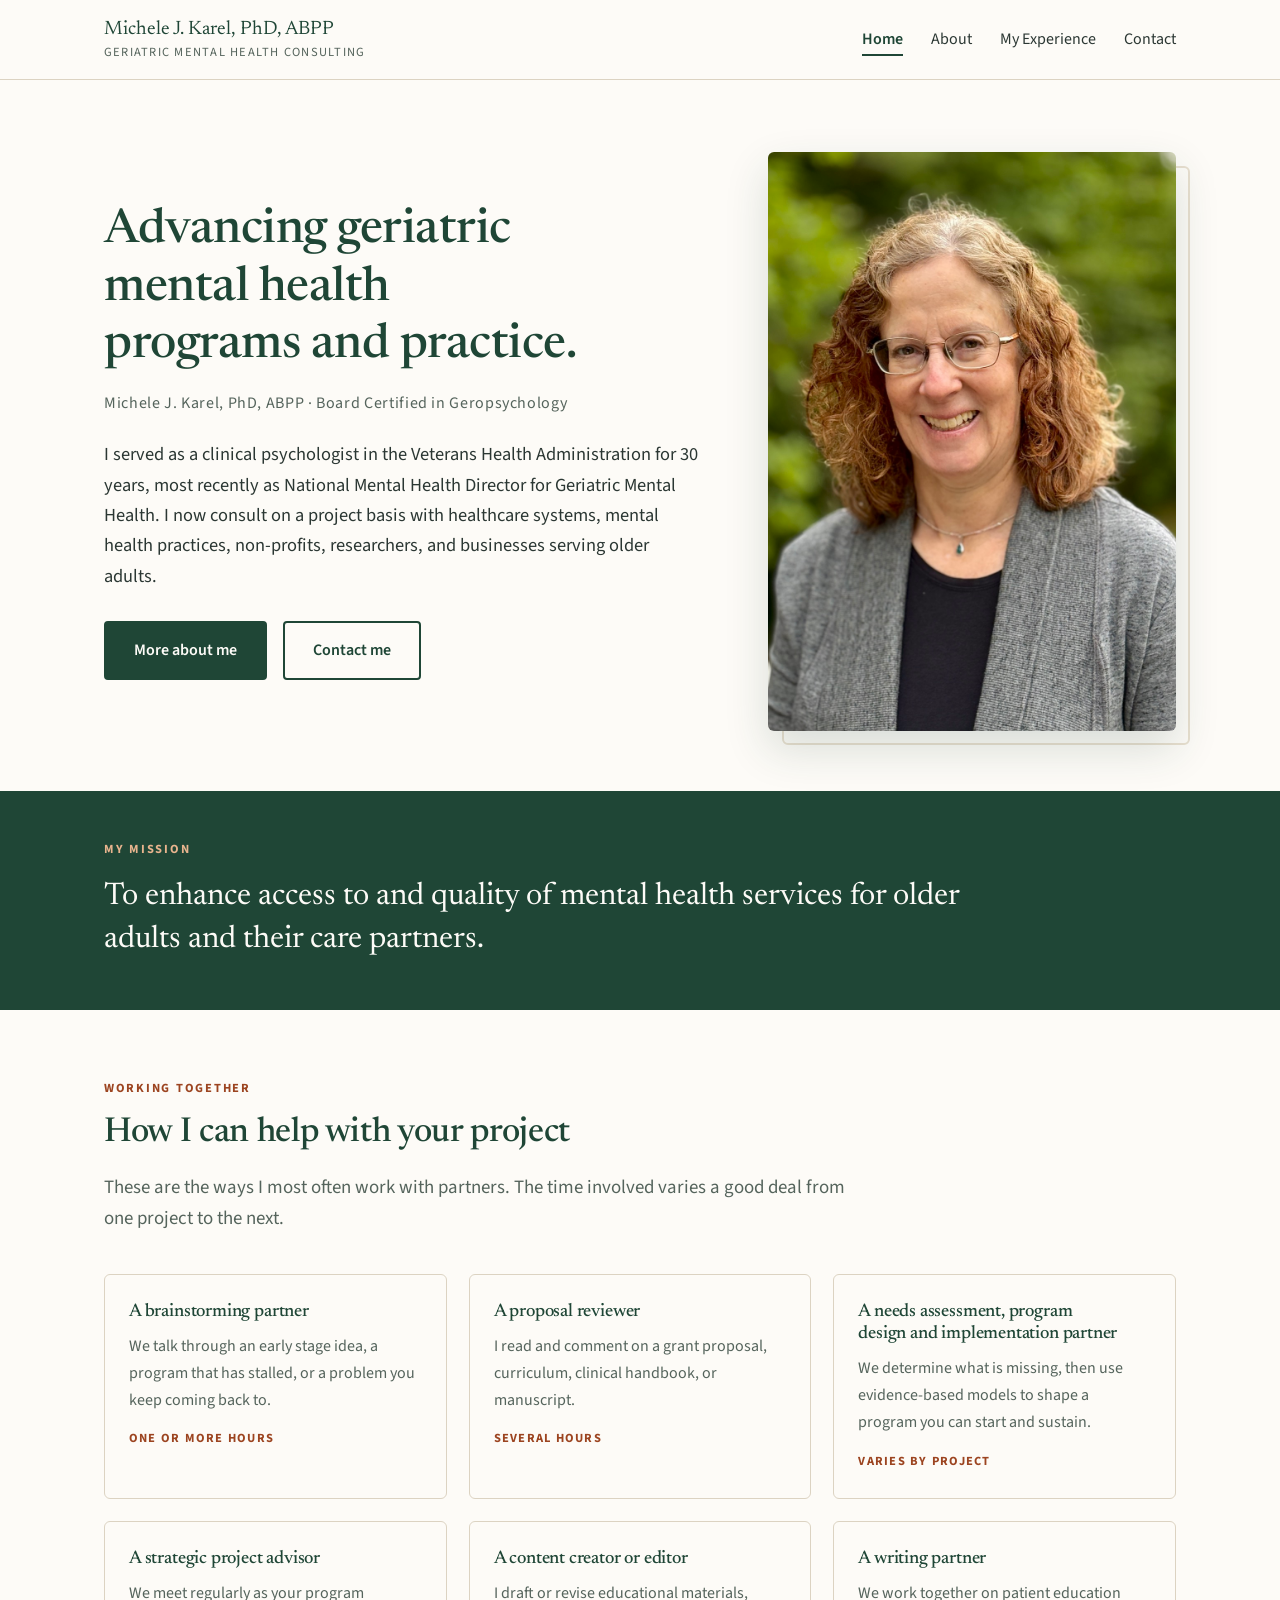
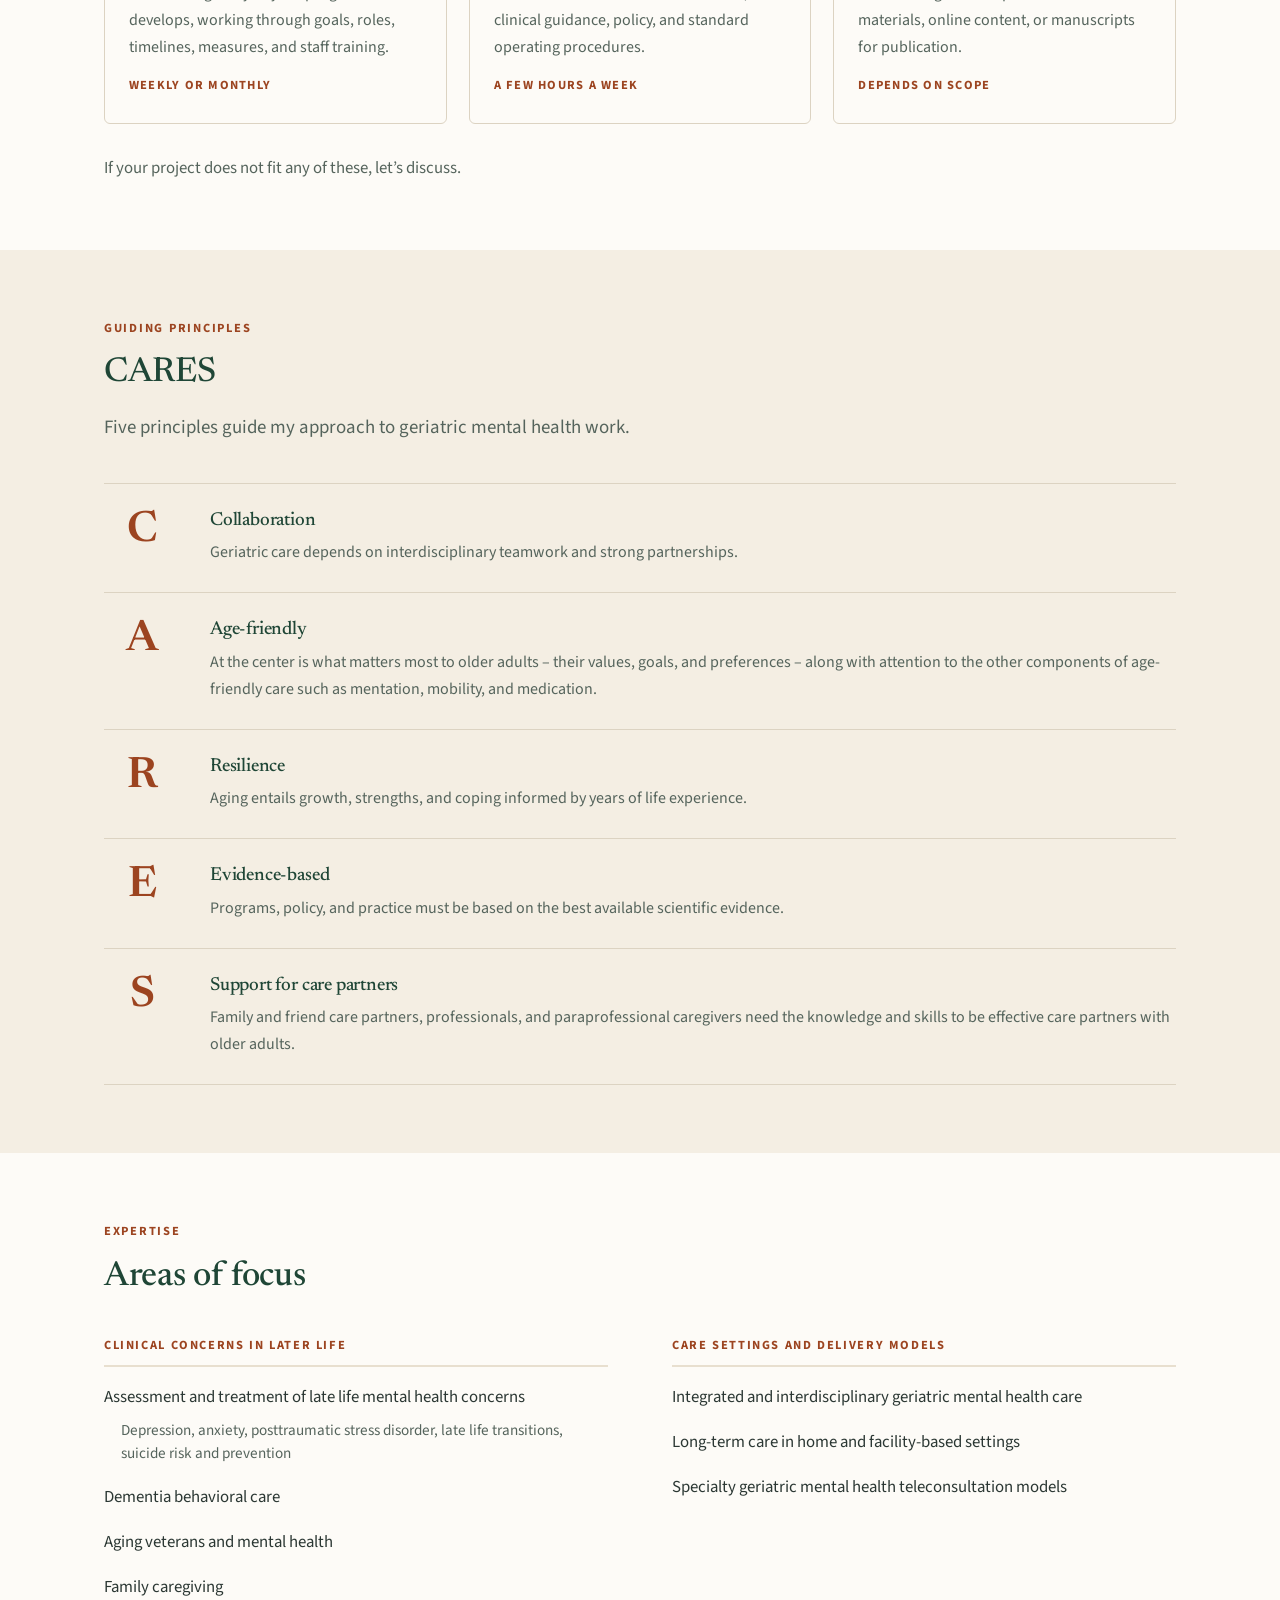
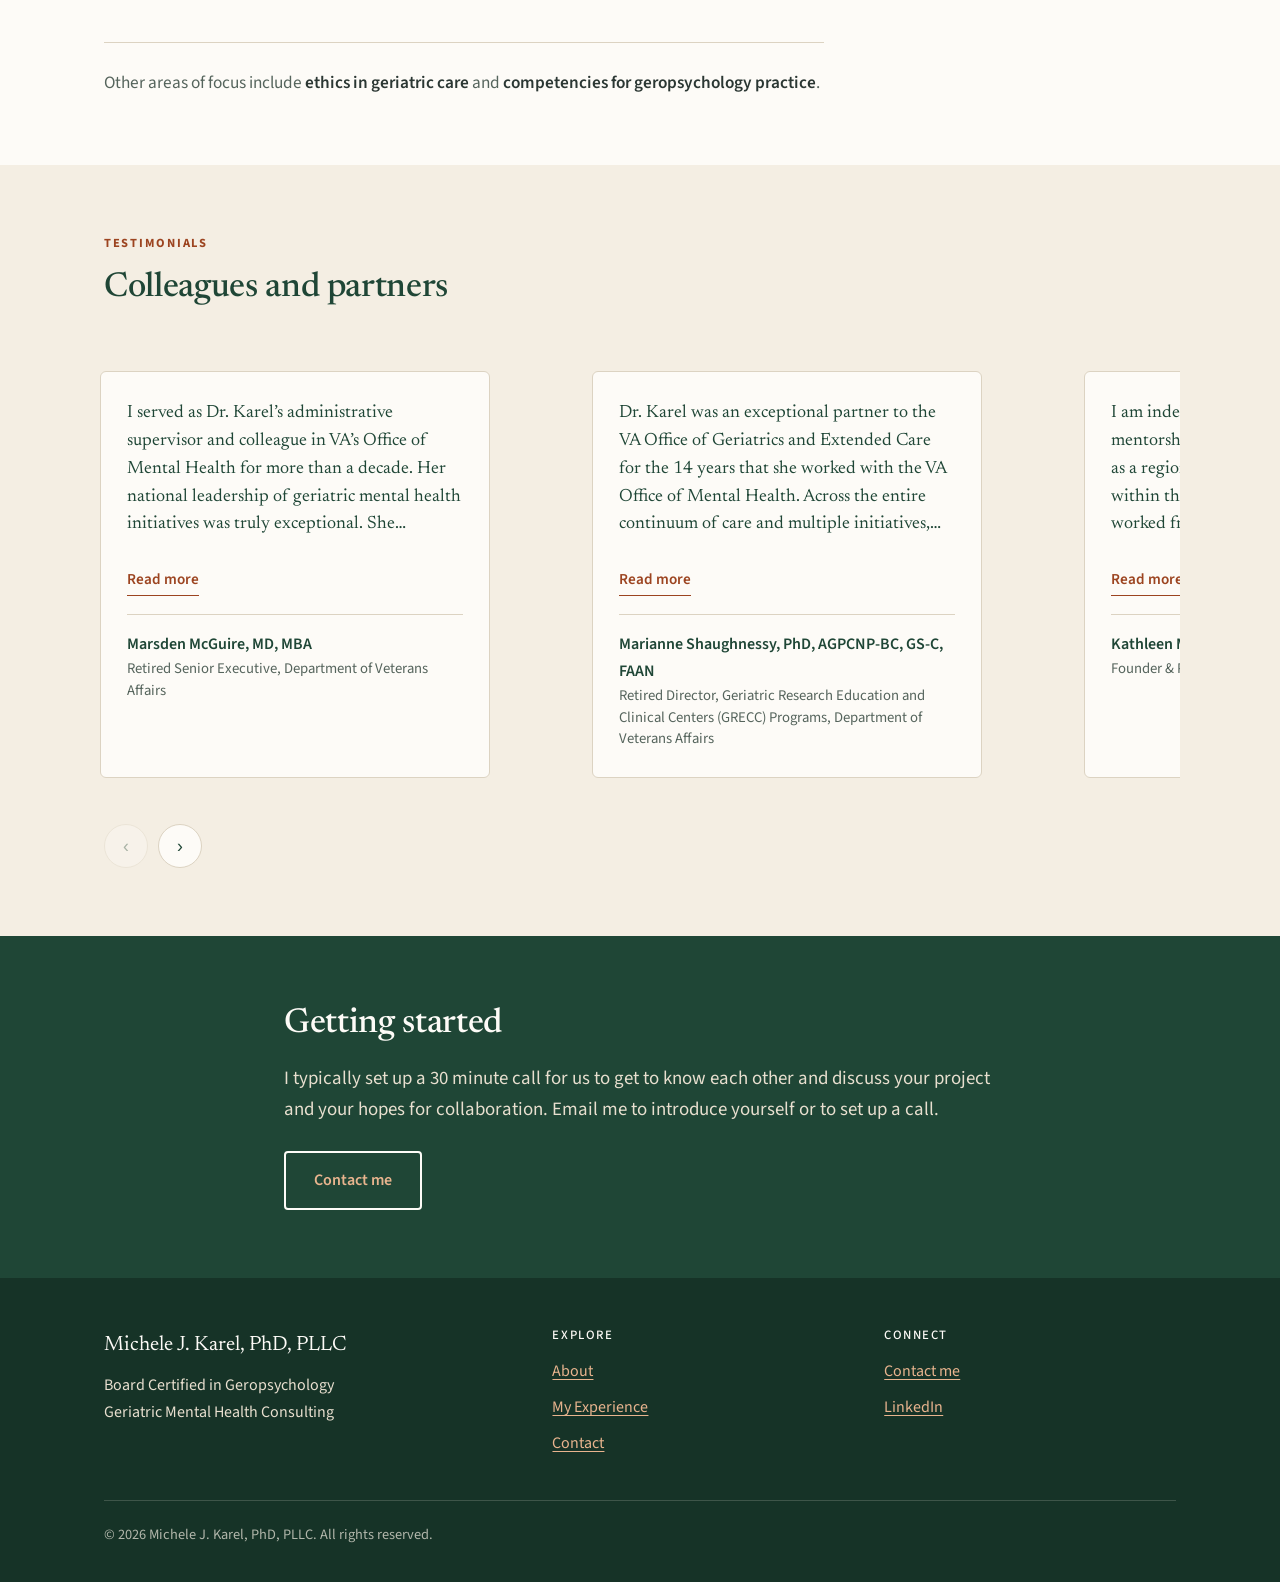
==== index.html @ 81a89590 "Initial commit: Michele J. Karel, PhD consulting website Four-page static site for michelejkarelphd." ====
<!DOCTYPE html>
<html lang="en">
<head>
<meta charset="utf-8">
<meta name="viewport" content="width=device-width, initial-scale=1">
<title>Michele J. Karel, PhD, ABPP | Geriatric Mental Health Consulting</title>
<meta name="description" content="Board certified clinical geropsychologist and former VHA National Mental Health Director for Geriatric Mental Health. Consulting on a project basis for healthcare systems, mental health practices, non-profits, researchers, and businesses serving older adults.">
<link rel="preconnect" href="https://fonts.googleapis.com">
<link rel="preconnect" href="https://fonts.gstatic.com" crossorigin>
<link href="https://fonts.googleapis.com/css2?family=Newsreader:ital,opsz,wght@0,6..72,400;0,6..72,500;0,6..72,600;1,6..72,400&family=Source+Sans+3:wght@400;600;700&display=swap" rel="stylesheet">
<link rel="stylesheet" href="styles.css">
</head>
<body>
<a class="skip-link" href="#main">Skip to main content</a>

<header class="site-header">
  <div class="wrap">
    <a class="brand" href="index.html">Michele J. Karel, PhD, ABPP<span>Geriatric Mental Health Consulting</span></a>
    <nav class="site-nav" aria-label="Main">
      <ul>
        <li><a href="index.html" aria-current="page">Home</a></li>
        <li><a href="about.html">About</a></li>
        <li><a href="experience.html">My Experience</a></li>
        <li><a href="contact.html">Contact</a></li>
      </ul>
    </nav>
  </div>
</header>

<main id="main">

  <!-- ============ HERO ============ -->
  <section class="hero">
    <div class="wrap">
      <div>
        <h1>Advancing geriatric mental health programs and practice.</h1>
        <p class="credential">Michele J. Karel, PhD, ABPP &middot; Board Certified in Geropsychology</p>
        <p class="tagline">I served as a clinical psychologist in the Veterans Health Administration for 30 years, most recently as National Mental Health Director for Geriatric Mental Health. I now consult on a project basis with healthcare systems, mental health practices, non-profits, researchers, and businesses serving older adults.</p>
        <div class="hero-actions">
          <a class="btn" href="about.html">More about me</a>
          <a class="btn btn-ghost" href="contact.html">Contact me</a>
        </div>
      </div>
      <div class="portrait-frame">
        <img class="portrait" src="assets/michele-portrait.jpg" width="986" height="1400"
             alt="Michele J. Karel, smiling, outdoors in front of green foliage.">
      </div>
    </div>
  </section>

  <!-- ============ MISSION ============ -->
  <section class="band-forest tight">
    <div class="wrap">
      <p class="eyebrow">My mission</p>
      <p class="mission">To enhance access to and quality of mental health services for older adults and their care partners.</p>
    </div>
  </section>

  <!-- ============ HOW I CAN HELP ============ -->
  <section>
    <div class="wrap">
      <div class="section-head">
        <p class="eyebrow">Working together</p>
        <h2>How I can help with your project</h2>
        <p class="lede">These are the ways I most often work with partners. The time involved varies a good deal from one project to the next.</p>
      </div>
      <div class="ways-grid">
        <div class="way">
          <h3>A brainstorming partner</h3>
          <p>We talk through an early stage idea, a program that has stalled, or a problem you keep coming back to.</p>
          <p class="effort">One or more hours</p>
        </div>
        <div class="way">
          <h3>A proposal reviewer</h3>
          <p>I read and comment on a grant proposal, curriculum, clinical handbook, or manuscript.</p>
          <p class="effort">Several hours</p>
        </div>
        <div class="way">
          <h3>A needs assessment, program design and implementation partner</h3>
          <p>We determine what is missing, then use evidence-based models to shape a program you can start and sustain.</p>
          <p class="effort">Varies by project</p>
        </div>
        <div class="way">
          <h3>A strategic project advisor</h3>
          <p>We meet regularly as your program develops, working through goals, roles, timelines, measures, and staff training.</p>
          <p class="effort">Weekly or monthly</p>
        </div>
        <div class="way">
          <h3>A content creator or editor</h3>
          <p>I draft or revise educational materials, clinical guidance, policy, and standard operating procedures.</p>
          <p class="effort">A few hours a week</p>
        </div>
        <div class="way">
          <h3>A writing partner</h3>
          <p>We work together on patient education materials, online content, or manuscripts for publication.</p>
          <p class="effort">Depends on scope</p>
        </div>
      </div>
      <p class="ways-note">If your project does not fit any of these, let&rsquo;s discuss.</p>
    </div>
  </section>

  <!-- ============ CARES ============ -->
  <section class="band-sand">
    <div class="wrap">
      <div class="section-head">
        <p class="eyebrow">Guiding principles</p>
        <h2>CARES</h2>
        <p class="lede">Five principles guide my approach to geriatric mental health work.</p>
      </div>
      <div class="principles">
        <div class="principle">
          <span class="letter" aria-hidden="true">C</span>
          <div>
            <h3>Collaboration</h3>
            <p>Geriatric care depends on interdisciplinary teamwork and strong partnerships.</p>
          </div>
        </div>
        <div class="principle">
          <span class="letter" aria-hidden="true">A</span>
          <div>
            <h3>Age-friendly</h3>
            <p>At the center is what matters most to older adults &ndash; their values, goals, and preferences &ndash; along with attention to the other components of age-friendly care such as mentation, mobility, and medication.</p>
          </div>
        </div>
        <div class="principle">
          <span class="letter" aria-hidden="true">R</span>
          <div>
            <h3>Resilience</h3>
            <p>Aging entails growth, strengths, and coping informed by years of life experience.</p>
          </div>
        </div>
        <div class="principle">
          <span class="letter" aria-hidden="true">E</span>
          <div>
            <h3>Evidence-based</h3>
            <p>Programs, policy, and practice must be based on the best available scientific evidence.</p>
          </div>
        </div>
        <div class="principle">
          <span class="letter" aria-hidden="true">S</span>
          <div>
            <h3>Support for care partners</h3>
            <p>Family and friend care partners, professionals, and paraprofessional caregivers need the knowledge and skills to be effective care partners with older adults.</p>
          </div>
        </div>
      </div>
    </div>
  </section>

  <!-- ============ EXPERTISE ============ -->
  <section>
    <div class="wrap">
      <div class="section-head">
        <p class="eyebrow">Expertise</p>
        <h2>Areas of focus</h2>
      </div>
      <div class="focus-groups">

        <div class="focus-group">
          <h3>Clinical concerns in later life</h3>
          <ul>
            <li>Assessment and treatment of late life mental health concerns
              <span>Depression, anxiety, posttraumatic stress disorder, late life transitions, suicide risk and prevention</span>
            </li>
            <li>Dementia behavioral care</li>
            <li>Aging veterans and mental health</li>
            <li>Family caregiving</li>
          </ul>
        </div>

        <div class="focus-group">
          <h3>Care settings and delivery models</h3>
          <ul>
            <li>Integrated and interdisciplinary geriatric mental health care</li>
            <li>Long-term care in home and facility-based settings</li>
            <li>Specialty geriatric mental health teleconsultation models</li>
          </ul>
        </div>

      </div>

      <p class="focus-note">Other areas of focus include <strong>ethics in geriatric care</strong> and <strong>competencies for geropsychology practice</strong>.</p>
    </div>
  </section>

  <!-- ============ TESTIMONIALS ============ -->
  <section class="band-sand">
    <div class="wrap">
      <div class="section-head">
        <p class="eyebrow">Testimonials</p>
        <h2>Colleagues and partners</h2>
      </div>
      <div class="testi-scroll" id="testi" tabindex="0" role="region" aria-label="Testimonials, scrollable">
        <figure class="quote">
          <blockquote>I served as Dr. Karel&rsquo;s administrative supervisor and colleague in VA&rsquo;s Office of Mental Health for more than a decade. Her national leadership of geriatric mental health initiatives was truly exceptional. She implemented many highly impactful and innovative programs. She supported thousands of clinicians across multiple communities of practice through a deep understanding of veteran and clinicians&rsquo; needs and by developing and disseminating extensive clinical and administrative resources. She has a special gift for collaboration which she employed within and outside VA, enabling her to make a significant and lasting impact on access to high quality mental health care for older Veterans.</blockquote>
          <figcaption class="who">
            <strong>Marsden McGuire, MD, MBA</strong>
            <span>Retired Senior Executive, Department of Veterans Affairs</span>
          </figcaption>
        </figure>

        <figure class="quote">
          <blockquote>Dr. Karel was an exceptional partner to the VA Office of Geriatrics and Extended Care for the 14 years that she worked with the VA Office of Mental Health. Across the entire continuum of care and multiple initiatives, she was our go-to geriatric mental health expert. I could always count on the depth and breadth of her knowledge, her thoughtfulness and judgment, and the kindness and compassion which she brought to every challenge and opportunity.</blockquote>
          <figcaption class="who">
            <strong>Marianne Shaughnessy, PhD, AGPCNP-BC, GS-C, FAAN</strong>
            <span>Retired Director, Geriatric Research Education and Clinical Centers (GRECC) Programs, Department of Veterans Affairs</span>
          </figcaption>
        </figure>

        <figure class="quote">
          <blockquote>I am indebted to Dr. Karel for her mentorship and support in my development as a regional and national program leader within the VA healthcare system, where I worked from 2012 to 2025. She was instrumental in supporting my work as a STAR-VA program consultant and lead developer and disseminator of the Behavioral Recovery Outreach Team program. Dr. Karel helped me think strategically, navigate systemic challenges with persistence and professionalism, and develop confidence in my own voice as a leader within a complex organization. I continue to value her as one of my most trusted sources of advice, consultation, and support, and remain deeply grateful for her enduring impact on my career.</blockquote>
          <figcaption class="who">
            <strong>Kathleen Matthews, PhD</strong>
            <span>Founder &amp; Psychologist, Perennial Pathways</span>
          </figcaption>
        </figure>

        <figure class="quote">
          <blockquote>Dr. Karel was one of my geropsychology supervisors during my psychology internship year and, 25 years later, we continue to collaborate on professional service and innovative projects. Most recently, I sought her as a consulting subject matter expert in our efforts to create an on-line course for direct care workers. As expected, her contributions were outstanding and helped us to create an exceptional product. She raises important questions for the entire team, understands how to direct education to a target audience, and is a delightful partner.</blockquote>
          <figcaption class="who">
            <strong>Erin Emery-Tiburcio, PhD, ABPP</strong>
            <span>Professor, Psychiatry &amp; Behavioral Sciences and Geriatric Medicine; Co-Director, Rush Center for Excellence in Aging, Rush University Medical Center</span>
          </figcaption>
        </figure>


        <figure class="quote">
          <blockquote>I was honored to serve as Dr. Karel&rsquo;s primary mentor during her geropsychology postdoctoral fellowship year. Since that time, I have been truly delighted to collaborate with her on a number of professional service, research, and writing projects, primarily related to the Pikes Peak geropsychology competencies and geropsychology training and supervision. I value her smarts, insights, organizational abilities, excellent writing and editing skills, and kindness.</blockquote>
          <figcaption class="who">
            <strong>Gregory A. Hinrichsen, PhD, ABPP</strong>
            <span>Clinical Professor of Geriatrics &amp; Palliative Medicine, Icahn School of Medicine at Mount Sinai</span>
          </figcaption>
        </figure>

      </div>
      <div class="testi-nav">
        <button class="testi-btn" type="button" data-dir="-1" aria-controls="testi" aria-label="Previous testimonial">&#8249;</button>
        <button class="testi-btn" type="button" data-dir="1" aria-controls="testi" aria-label="Next testimonial">&#8250;</button>
      </div>
    </div>
  </section>

  <!-- ============ GETTING STARTED ============ -->
  <section class="band-forest">
    <div class="wrap narrow">
      <h2>Getting started</h2>
      <p class="lede">I typically set up a 30 minute call for us to get to know each other and discuss your project and your hopes for collaboration. Email me to introduce yourself or to set up a call.</p>
      <p style="margin-top:26px"><a class="btn btn-light" href="contact.html">Contact me</a></p>
    </div>
  </section>

</main>

<footer class="site-footer">
  <div class="wrap">
    <div class="cols">
      <div>
        <p class="name">Michele J. Karel, PhD, PLLC</p>
        <p>Board Certified in Geropsychology<br>Geriatric Mental Health Consulting</p>
      </div>
      <div>
        <h4>Explore</h4>
        <ul>
          <li><a href="about.html">About</a></li>
          <li><a href="experience.html">My Experience</a></li>
          <li><a href="contact.html">Contact</a></li>
        </ul>
      </div>
      <div>
        <h4>Connect</h4>
        <ul>
          <li><a href="contact.html">Contact me</a></li>
          <li><a href="https://www.linkedin.com/in/michele-karel-85b91113/">LinkedIn</a></li>
        </ul>
      </div>
    </div>
    <p class="fine">&copy; 2026 Michele J. Karel, PhD, PLLC. All rights reserved.</p>
  </div>
</footer>
<script>
(function () {
  var strip = document.getElementById('testi');
  if (!strip) return;
  var cards = Array.prototype.slice.call(strip.querySelectorAll('.quote'));
  if (!cards.length) return;
  var btns = Array.prototype.slice.call(document.querySelectorAll('.testi-btn'));
  var reduce = window.matchMedia('(prefers-reduced-motion: reduce)');

  function offsetOf(card) {
    return strip.scrollLeft + card.getBoundingClientRect().left - strip.getBoundingClientRect().left;
  }
  function nearestIndex() {
    var here = strip.scrollLeft, best = 0, bestDist = Infinity;
    cards.forEach(function (c, i) {
      var d = Math.abs(offsetOf(c) - here);
      if (d < bestDist) { bestDist = d; best = i; }
    });
    return best;
  }

  // Scroll snapping re-snaps on every frame of a programmatic scroll, which
  // drags an animation back to where it started. Suspend it while we animate,
  // then restore it once we have landed on a card.
  var anim = null;
  function glideTo(target) {
    target = Math.max(0, Math.min(strip.scrollWidth - strip.clientWidth, target));
    if (anim) { cancelAnimationFrame(anim); anim = null; }
    if (reduce.matches) { strip.scrollLeft = target; sync(); return; }
    strip.style.scrollSnapType = 'none';
    var from = strip.scrollLeft, delta = target - from, t0 = null, dur = 380;
    function step(ts) {
      if (t0 === null) t0 = ts;
      var p = Math.min(1, (ts - t0) / dur);
      var e = p < 0.5 ? 4 * p * p * p : 1 - Math.pow(-2 * p + 2, 3) / 2;
      strip.scrollLeft = from + delta * e;
      if (p < 1) {
        anim = requestAnimationFrame(step);
      } else {
        anim = null;
        strip.scrollLeft = target;
        strip.style.scrollSnapType = '';
        sync();
      }
    }
    anim = requestAnimationFrame(step);
  }

  function sync() {
    var atStart = strip.scrollLeft <= offsetOf(cards[0]) + 2;
    var atEnd = strip.scrollLeft >= strip.scrollWidth - strip.clientWidth - 2;
    btns.forEach(function (b) {
      b.disabled = (b.dataset.dir === '-1') ? atStart : atEnd;
    });
  }

  btns.forEach(function (b) {
    b.addEventListener('click', function () {
      var i = nearestIndex() + Number(b.dataset.dir);
      i = Math.max(0, Math.min(cards.length - 1, i));
      glideTo(offsetOf(cards[i]));
    });
  });

  // Long quotes make the section a wall of text, so clamp each one and offer
  // a toggle. Only quotes that actually overflow get a button.
  function setupClamps() {
    cards.forEach(function (card) {
      var quote = card.querySelector('blockquote');
      var btn = card.querySelector('.quote-more');
      card.classList.add('is-clamped');
      if (card.classList.contains('is-open')) return;
      var overflows = quote.scrollHeight - quote.clientHeight > 4;
      if (overflows && !btn) {
        btn = document.createElement('button');
        btn.type = 'button';
        btn.className = 'quote-more';
        btn.textContent = 'Read more';
        btn.setAttribute('aria-expanded', 'false');
        btn.addEventListener('click', function () {
          var open = card.classList.toggle('is-open');
          btn.textContent = open ? 'Show less' : 'Read more';
          btn.setAttribute('aria-expanded', String(open));
          sync();
        });
        quote.insertAdjacentElement('afterend', btn);
      } else if (!overflows && btn) {
        btn.remove();
      }
    });
  }
  setupClamps();
  window.addEventListener('resize', setupClamps);

  strip.addEventListener('scroll', function () { if (!anim) sync(); }, { passive: true });
  window.addEventListener('resize', sync);
  sync();
})();
</script>
</body>
</html>
---- styles.css ----
/* ==========================================================================
   Michele J. Karel, PhD, ABPP — Geriatric Mental Health Consulting
   Generous type (18px base), high contrast, wide line-height. Accessibility
   is a design principle here: the practice serves older adults and the
   people who care for them.
   ========================================================================== */

:root {
  --forest:      #1F4636;
  --forest-deep: #163327;
  --moss:        #3E6B54;
  --ink:         #2B3733;
  --muted:       #55645C;
  --terracotta:  #9C4420;
  --terracotta-light: #C2703F;
  --cream:       #FDFBF7;
  --sand:        #F4EEE3;
  --sand-deep:   #E8DFCF;
  --line:        #DCD3C2;

  --serif: "Newsreader", Georgia, "Times New Roman", serif;
  --sans:  "Source Sans 3", -apple-system, BlinkMacSystemFont, "Segoe UI", sans-serif;

  --wrap: 1120px;
  --narrow: 760px;
}

*, *::before, *::after { box-sizing: border-box; }

html { scroll-behavior: smooth; }
@media (prefers-reduced-motion: reduce) {
  html { scroll-behavior: auto; }
  * { animation-duration: .01ms !important; transition-duration: .01ms !important; }
}

body {
  margin: 0;
  font-family: var(--sans);
  font-size: 18px;
  line-height: 1.7;
  color: var(--ink);
  background: var(--cream);
  -webkit-font-smoothing: antialiased;
}

h1, h2, h3, h4 {
  font-family: var(--serif);
  font-weight: 500;
  color: var(--forest);
  line-height: 1.2;
  margin: 0 0 .5em;
  letter-spacing: -0.01em;
  text-wrap: balance;
}

h1 { font-size: clamp(2.1rem, 4.6vw, 3rem); }
h2 { font-size: clamp(1.6rem, 3.2vw, 2.15rem); }
h3 { font-size: 1.2rem; }

p { margin: 0 0 1.1em; }
p:last-child { margin-bottom: 0; }

a { color: var(--terracotta); text-decoration-thickness: 1px; text-underline-offset: 3px; }
a:hover { color: var(--forest); }
a:focus-visible,
button:focus-visible,
input:focus-visible,
textarea:focus-visible,
select:focus-visible,
summary:focus-visible {
  outline: 3px solid var(--terracotta);
  outline-offset: 3px;
  border-radius: 2px;
}

img { max-width: 100%; height: auto; display: block; }

.wrap { max-width: var(--wrap); margin: 0 auto; padding: 0 24px; }
.narrow { max-width: var(--narrow); }

.skip-link {
  position: absolute; left: -9999px; top: 0;
  background: var(--forest); color: var(--cream);
  padding: 12px 20px; z-index: 100; font-weight: 600;
}
.skip-link:focus { left: 0; color: var(--cream); }

/* ---------- Header / nav ---------- */

.site-header {
  border-bottom: 1px solid var(--line);
  background: var(--cream);
  position: sticky; top: 0; z-index: 50;
}
.site-header .wrap {
  display: flex; align-items: center; justify-content: space-between;
  gap: 24px; padding-top: 18px; padding-bottom: 18px;
  flex-wrap: wrap;
}
.brand {
  font-family: var(--serif);
  font-size: 1.22rem;
  color: var(--forest);
  text-decoration: none;
  line-height: 1.25;
}
.brand span {
  display: block;
  font-family: var(--sans);
  font-size: .78rem;
  letter-spacing: .1em;
  text-transform: uppercase;
  color: var(--muted);
  margin-top: 3px;
}
.brand:hover { color: var(--terracotta); }

.site-nav ul {
  list-style: none; margin: 0; padding: 0;
  display: flex; gap: 28px; flex-wrap: wrap; align-items: center;
}
.site-nav a {
  color: var(--ink); text-decoration: none; font-size: 1rem;
  padding: 4px 0; border-bottom: 2px solid transparent;
}
.site-nav a:hover { color: var(--terracotta); border-bottom-color: var(--terracotta); }
.site-nav a[aria-current="page"] { color: var(--forest); border-bottom-color: var(--forest); font-weight: 600; }

/* ---------- Buttons ---------- */

.btn {
  display: inline-block;
  background: var(--forest);
  color: var(--cream);
  padding: 14px 28px;
  border-radius: 4px;
  text-decoration: none;
  font-weight: 600;
  font-size: 1rem;
  border: 2px solid var(--forest);
  cursor: pointer;
  transition: background .18s ease, color .18s ease;
}
.btn:hover { background: var(--forest-deep); border-color: var(--forest-deep); color: var(--cream); }
.btn-ghost { background: transparent; color: var(--forest); }
.btn-ghost:hover { background: var(--forest); color: var(--cream); }
.btn-light { background: transparent; color: var(--cream); border-color: var(--cream); }
.btn-light:hover { background: var(--cream); color: var(--forest); border-color: var(--cream); }

/* ---------- Sections ---------- */

section { padding: 68px 0; }
section.tight { padding: 48px 0; }
.band-sand { background: var(--sand); }
.band-forest { background: var(--forest); color: var(--sand); }
.band-forest h1, .band-forest h2, .band-forest h3 { color: var(--cream); }
.band-forest a { color: #E8B48E; }
.band-forest a:hover { color: var(--cream); }

.eyebrow {
  font-size: .78rem; letter-spacing: .14em; text-transform: uppercase;
  color: var(--terracotta); font-weight: 700; margin-bottom: 14px;
}
.band-forest .eyebrow { color: #E8B48E; }

.lede { font-size: 1.18rem; line-height: 1.65; color: var(--muted); }
.band-forest .lede { color: var(--sand-deep); }

.section-head { max-width: var(--narrow); margin-bottom: 40px; }
.section-head p:last-child { margin-bottom: 0; }

/* ---------- Hero ---------- */

.hero { padding: 72px 0 60px; }
.hero .wrap {
  display: grid; grid-template-columns: 1.25fr .85fr;
  gap: 64px; align-items: center;
}
.hero h1 { margin-bottom: .3em; }
.hero .credential {
  font-family: var(--sans); font-size: 1rem; color: var(--muted);
  letter-spacing: .04em; margin-bottom: 22px;
}
.hero .tagline {
  font-size: 1.15rem; line-height: 1.65; color: var(--ink);
}
.hero-actions { display: flex; gap: 16px; flex-wrap: wrap; margin-top: 30px; }

.portrait {
  border-radius: 6px;
  box-shadow: 0 18px 44px rgba(31, 70, 54, .16);
  width: 100%;
}
.portrait-frame { position: relative; }
.portrait-frame::after {
  content: ""; position: absolute; inset: 14px -14px -14px 14px;
  border: 2px solid var(--sand-deep); border-radius: 6px; z-index: -1;
}

/* ---------- Mission pull quote ---------- */

.mission {
  font-family: var(--serif);
  font-size: clamp(1.4rem, 3vw, 1.95rem);
  line-height: 1.4;
  color: var(--cream);
  margin: 0;
  max-width: 900px;
}

/* ---------- Ways to work: compact 3-up card grid ---------- */

.ways-grid {
  display: grid; grid-template-columns: repeat(3, 1fr); gap: 22px;
}
.way {
  background: var(--cream);
  border: 1px solid var(--line);
  border-radius: 6px;
  padding: 26px 24px;
  display: flex; flex-direction: column; gap: 10px;
}
.way h3 { margin: 0; font-size: 1.15rem; }
.way p { margin: 0; font-size: 1rem; color: var(--muted); flex: 1; }
.way .effort {
  font-size: .78rem; letter-spacing: .1em; text-transform: uppercase;
  color: var(--terracotta); font-weight: 700;
  padding-top: 4px;
}
.ways-note { margin-top: 30px; font-size: 1.05rem; color: var(--muted); }

/* ---------- CARES: one row per principle, letters form a spine ---------- */

.principles { display: grid; }
.principle {
  display: grid; grid-template-columns: 76px 1fr;
  gap: 30px; align-items: start;
  padding: 26px 0;
  border-top: 1px solid var(--line);
}
.principle:last-child { border-bottom: 1px solid var(--line); }
.principle .letter {
  font-family: var(--serif);
  font-size: 2.7rem; line-height: .95;
  color: var(--terracotta); font-weight: 600;
  text-align: center;
}
.principle h3 { margin: 0 0 .35em; font-size: 1.18rem; }
.principle p { margin: 0; font-size: 1rem; color: var(--muted); }

/* ---------- Areas of focus: three labelled groups ----------
   A flat list broke down because one item (late life concerns) is a category
   with five topics inside it, while the rest are single topics. Grouping lets
   that one keep its detail on a second line without wrecking the alignment. */

.focus-groups {
  display: grid; grid-template-columns: repeat(2, 1fr);
  gap: 44px 64px;
}

/* Ethics and competencies belong to the profession rather than to a patient
   group or a care setting, so they close the section instead of being forced
   into a third column with a label that fits neither. */
.focus-note {
  margin-top: 42px; padding-top: 26px;
  border-top: 1px solid var(--line);
  font-size: 1.08rem; line-height: 1.6; color: var(--muted);
  max-width: 80ch;
}
.focus-note strong { color: var(--ink); font-weight: 600; }
.focus-group h3 {
  font-family: var(--sans);
  font-size: .78rem; letter-spacing: .13em; text-transform: uppercase;
  color: var(--terracotta); font-weight: 700;
  margin: 0 0 18px; padding-bottom: 12px;
  border-bottom: 2px solid var(--sand-deep);
}
.focus-group ul { list-style: none; margin: 0; padding: 0; }
.focus-group li {
  margin-bottom: 20px;
  font-size: 1.05rem; line-height: 1.5; color: var(--ink);
}
.focus-group li:last-child { margin-bottom: 0; }
/* The specifics under "late life mental health concerns" are a sub-item, not a
   second sentence, so they are indented as well as set smaller and muted. */
.focus-group li span {
  display: block;
  margin-top: 9px;
  padding-left: 17px;
  font-size: .95rem; line-height: 1.5; color: var(--muted);
}

/* ---------- Program / work entries ---------- */

.program { padding: 32px 0; border-top: 1px solid var(--line); }
.program:first-of-type { border-top: none; padding-top: 4px; }
.program h3 { font-size: 1.4rem; margin-bottom: .35em; }
.program .meta {
  font-size: .82rem; letter-spacing: .09em; text-transform: uppercase;
  color: var(--terracotta); font-weight: 700; margin-bottom: 10px;
}
.program p { color: var(--muted); max-width: 74ch; }
.refs { font-size: .95rem; margin-top: 10px; }
.refs a { margin-right: 18px; white-space: nowrap; }

/* ---------- Cards (honors, sidebars) ---------- */

.grid { display: grid; gap: 24px; }
.grid-2 { grid-template-columns: repeat(2, 1fr); }
.grid-3 { grid-template-columns: repeat(3, 1fr); }
.grid-4 { grid-template-columns: repeat(2, 1fr); }

.card {
  background: var(--cream);
  border: 1px solid var(--line);
  border-radius: 6px;
  padding: 26px 24px;
}
.card h3 { margin-bottom: .4em; }
.card p { font-size: 1rem; color: var(--muted); }

/* ---------- CV lists ---------- */

.cv-block { margin-bottom: 50px; }
.cv-block h2 {
  font-size: 1.5rem; padding-bottom: 10px;
  border-bottom: 2px solid var(--sand-deep); margin-bottom: 22px;
}
.cv-list { list-style: none; margin: 0; padding: 0; }
.cv-list li {
  display: grid; grid-template-columns: 130px 1fr; gap: 24px;
  padding: 13px 0; border-bottom: 1px solid var(--line);
  align-items: baseline;
}
.cv-list li:last-child { border-bottom: none; }
.cv-list .when {
  color: var(--terracotta); font-weight: 600; font-size: .95rem;
  font-variant-numeric: tabular-nums;
}
.cv-list .what strong { display: block; color: var(--forest); font-weight: 600; }
.cv-list .what span { color: var(--muted); font-size: 1rem; }

.pubs { list-style: none; margin: 0; padding: 0; }
.pubs li {
  font-size: .98rem; line-height: 1.6; color: var(--ink);
  padding: 12px 0 12px 22px; border-bottom: 1px solid var(--line);
  text-indent: -22px;
}
.pubs li:last-child { border-bottom: none; }
.pubs a { word-break: break-word; }

details.more {
  margin-top: 16px;
  border: 1px solid var(--line); border-radius: 6px;
  background: var(--sand);
}
details.more > summary {
  cursor: pointer; padding: 14px 20px; font-weight: 600;
  color: var(--forest); list-style-position: inside;
}
details.more > summary:hover { color: var(--terracotta); }
details.more > div { padding: 0 20px 12px; }

/* ---------- Form ---------- */

.form-grid { display: grid; gap: 20px; max-width: 620px; }
.field label {
  display: block; font-weight: 600; color: var(--forest);
  margin-bottom: 6px; font-size: 1rem;
}
.field .hint { font-weight: 400; color: var(--muted); font-size: .92rem; display: block; margin-top: 2px; }
.field input, .field textarea, .field select {
  width: 100%; padding: 12px 14px; font: inherit; font-size: 1rem;
  border: 1px solid var(--line); border-radius: 4px;
  background: var(--cream); color: var(--ink);
}
.field textarea { min-height: 150px; resize: vertical; }
.form-note {
  margin-top: 14px; max-width: 46ch;
  font-size: .95rem; line-height: 1.55; color: var(--muted);
}
#sent-note { color: var(--terracotta); }

/* ---------- Testimonials ---------- */

.quote {
  background: var(--cream); border: 1px solid var(--line);
  border-radius: 6px; padding: 28px 26px;
}
.quote blockquote {
  margin: 0 0 16px; font-family: var(--serif); font-size: 1.12rem;
  line-height: 1.55; color: var(--forest);
}
.quote cite { font-style: normal; font-size: .95rem; color: var(--muted); }

/* ---------- Testimonials: horizontal scroll strip (five quotes) ---------- */

.testi-scroll {
  display: flex; gap: 22px;
  overflow-x: auto; overflow-y: hidden;
  scroll-snap-type: x proximity;
  padding: 4px 4px 18px;
  margin: 0 -4px;
  scrollbar-width: thin;
}
.testi-scroll:focus-visible { outline: 3px solid var(--terracotta); outline-offset: 4px; border-radius: 6px; }
.testi-scroll > .quote {
  scroll-snap-align: start;
  flex: 0 0 min(390px, 82%);
  display: flex; flex-direction: column;
}
/* Collapsed by default so the row of quotes stays a tidy band rather than a
   wall of text. The .is-clamped class is added by script, so with JavaScript
   off the full quote simply shows. */
.quote.is-clamped blockquote {
  display: -webkit-box;
  -webkit-box-orient: vertical;
  -webkit-line-clamp: 5;
  line-clamp: 5;
  overflow: hidden;
}
.quote.is-clamped.is-open blockquote {
  display: block;
  -webkit-line-clamp: unset;
  line-clamp: unset;
  overflow: visible;
}
.quote-more {
  align-self: flex-start;
  margin-top: 10px; padding: 2px 0;
  background: none; border: 0; border-bottom: 1px solid currentColor;
  font: inherit; font-size: .95rem; font-weight: 600;
  color: var(--terracotta); cursor: pointer;
}
.quote-more:hover { color: var(--forest); }
.quote .who { margin-top: auto; padding-top: 16px; border-top: 1px solid var(--line); }
.quote.is-clamped .who { margin-top: 18px; }
.quote .who strong { display: block; color: var(--forest); font-weight: 600; font-size: 1rem; }
.quote .who span { display: block; color: var(--muted); font-size: .92rem; line-height: 1.45; }

.testi-nav { display: flex; gap: 10px; margin-top: 10px; }
.testi-btn {
  width: 44px; height: 44px; border-radius: 50%;
  border: 1px solid var(--line); background: var(--cream);
  color: var(--forest); font-size: 1.1rem; line-height: 1;
  cursor: pointer; display: grid; place-items: center;
  transition: background .15s ease, border-color .15s ease;
}
.testi-btn:hover { background: var(--forest); border-color: var(--forest); color: var(--cream); }

/* ---------- Abbreviated CV accordion (lives on the About page) ---------- */

.cv-acc {
  border-bottom: 1px solid var(--line);
  background: transparent;
}
.cv-acc:first-of-type { border-top: 1px solid var(--line); }
.cv-acc > summary {
  cursor: pointer;
  padding: 20px 8px 20px 0;
  font-family: var(--serif); font-size: 1.28rem; color: var(--forest);
  list-style: none;
  display: flex; align-items: center; justify-content: space-between; gap: 16px;
}
.cv-acc > summary::-webkit-details-marker { display: none; }
.cv-acc > summary::after {
  content: "+"; font-family: var(--sans); font-size: 1.5rem; font-weight: 400;
  color: var(--terracotta); line-height: 1; flex: none;
}
.cv-acc[open] > summary::after { content: "\2212"; }
.cv-acc > summary:hover { color: var(--terracotta); }
.cv-acc .acc-body { padding: 0 0 26px; }
.cv-acc .acc-body > p:first-child { margin-top: 0; }
.pub-area { margin-bottom: 30px; }
.pub-area:last-child { margin-bottom: 6px; }
.pub-area h4 {
  font-family: var(--sans); font-size: .82rem; letter-spacing: .09em;
  text-transform: uppercase; color: var(--terracotta); font-weight: 700;
  margin: 0 0 10px;
}

/* ---------- Pointer to another page ---------- */

.pagelink {
  display: block;
  border: 1px solid var(--line); border-radius: 6px;
  padding: 26px 28px; background: var(--cream);
  text-decoration: none;
  transition: border-color .15s ease, background .15s ease;
}
.pagelink:hover { border-color: var(--moss); background: var(--sand); }
.pagelink strong {
  display: block; font-family: var(--serif); font-weight: 500;
  font-size: 1.35rem; color: var(--forest); margin-bottom: 6px;
}
.pagelink span { display: block; color: var(--muted); font-size: 1rem; }
.pagelink em { font-style: normal; color: var(--terracotta); font-weight: 600; }

/* ---------- Checkbox group ---------- */

.checks { display: grid; gap: 10px; margin-top: 4px; }
.checks label {
  display: flex; align-items: flex-start; gap: 11px;
  font-weight: 400; color: var(--ink); font-size: 1rem;
  line-height: 1.5; cursor: pointer; margin: 0;
}
.checks input[type="checkbox"] {
  width: 19px; height: 19px; flex: none; margin: 3px 0 0;
  accent-color: var(--forest);
}
fieldset.field { border: 0; padding: 0; margin: 0; }
fieldset.field legend {
  padding: 0; font-weight: 600; color: var(--forest);
  margin-bottom: 8px; font-size: 1rem;
}

/* ---------- Footer ---------- */

.site-footer {
  background: var(--forest-deep); color: var(--sand-deep);
  padding: 50px 0 34px; font-size: 1rem;
}
.site-footer a { color: #E8B48E; }
.site-footer a:hover { color: var(--cream); }
.site-footer .cols {
  display: grid; grid-template-columns: 1.4fr 1fr 1fr; gap: 40px;
  margin-bottom: 34px;
}
.site-footer h4 {
  color: var(--cream); font-family: var(--sans); font-size: .8rem;
  letter-spacing: .12em; text-transform: uppercase; margin-bottom: 14px;
}
.site-footer ul { list-style: none; margin: 0; padding: 0; }
.site-footer li { margin-bottom: 9px; }
.site-footer .name { font-family: var(--serif); font-size: 1.3rem; color: var(--cream); margin-bottom: 8px; }
.site-footer .fine {
  border-top: 1px solid rgba(244,238,227,.18); padding-top: 22px;
  font-size: .9rem; color: rgba(244,238,227,.7);
}

/* ---------- Responsive ---------- */

@media (max-width: 980px) {
  .ways-grid { grid-template-columns: repeat(2, 1fr); }
}

@media (max-width: 900px) {
  .hero .wrap { grid-template-columns: 1fr; gap: 40px; }
  .hero .portrait-frame { max-width: 380px; }
  .portrait-frame::after { display: none; }
  .grid-3 { grid-template-columns: repeat(2, 1fr); }
  .grid-4 { grid-template-columns: repeat(2, 1fr); }
  .site-footer .cols { grid-template-columns: 1fr 1fr; }
}

@media (max-width: 640px) {
  body { font-size: 17px; }
  section { padding: 48px 0; }
  .grid-2, .grid-3, .grid-4, .ways-grid { grid-template-columns: 1fr; }
  .cv-acc > summary { font-size: 1.12rem; }
  .focus-groups { grid-template-columns: 1fr; gap: 36px; }
  /* The stacked brand + nav eats too much of a phone screen to stay pinned. */
  .site-header { position: static; }
  .site-header .wrap { padding-top: 14px; padding-bottom: 14px; }
  .site-nav ul { gap: 18px; }
  .site-nav a { font-size: .95rem; }
  .brand { font-size: 1.08rem; }
  .principle { grid-template-columns: 48px 1fr; gap: 18px; }
  .principle .letter { font-size: 2rem; }
  .cv-list li { grid-template-columns: 1fr; gap: 4px; }
  .site-footer .cols { grid-template-columns: 1fr; gap: 28px; }
}

.testi-btn[disabled] { opacity: .35; cursor: default; }
.testi-btn[disabled]:hover { background: var(--cream); border-color: var(--line); color: var(--forest); }
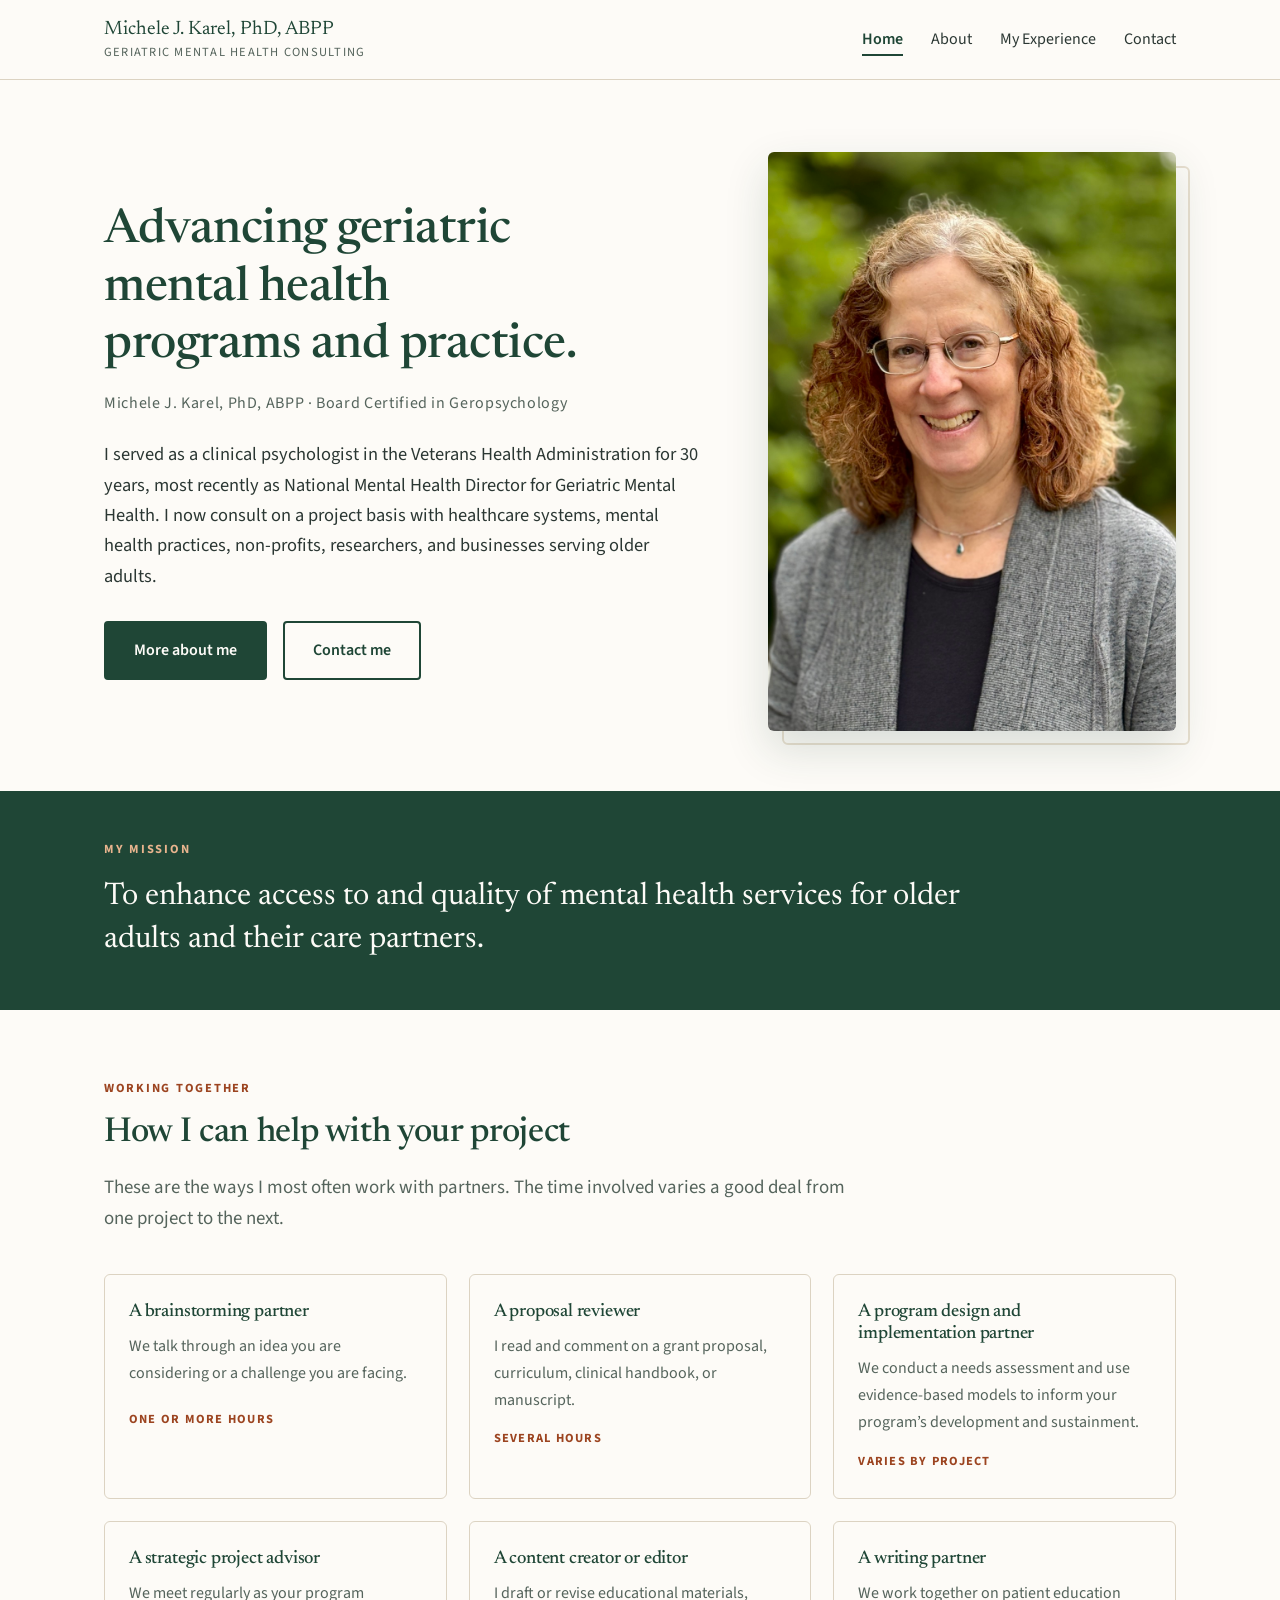
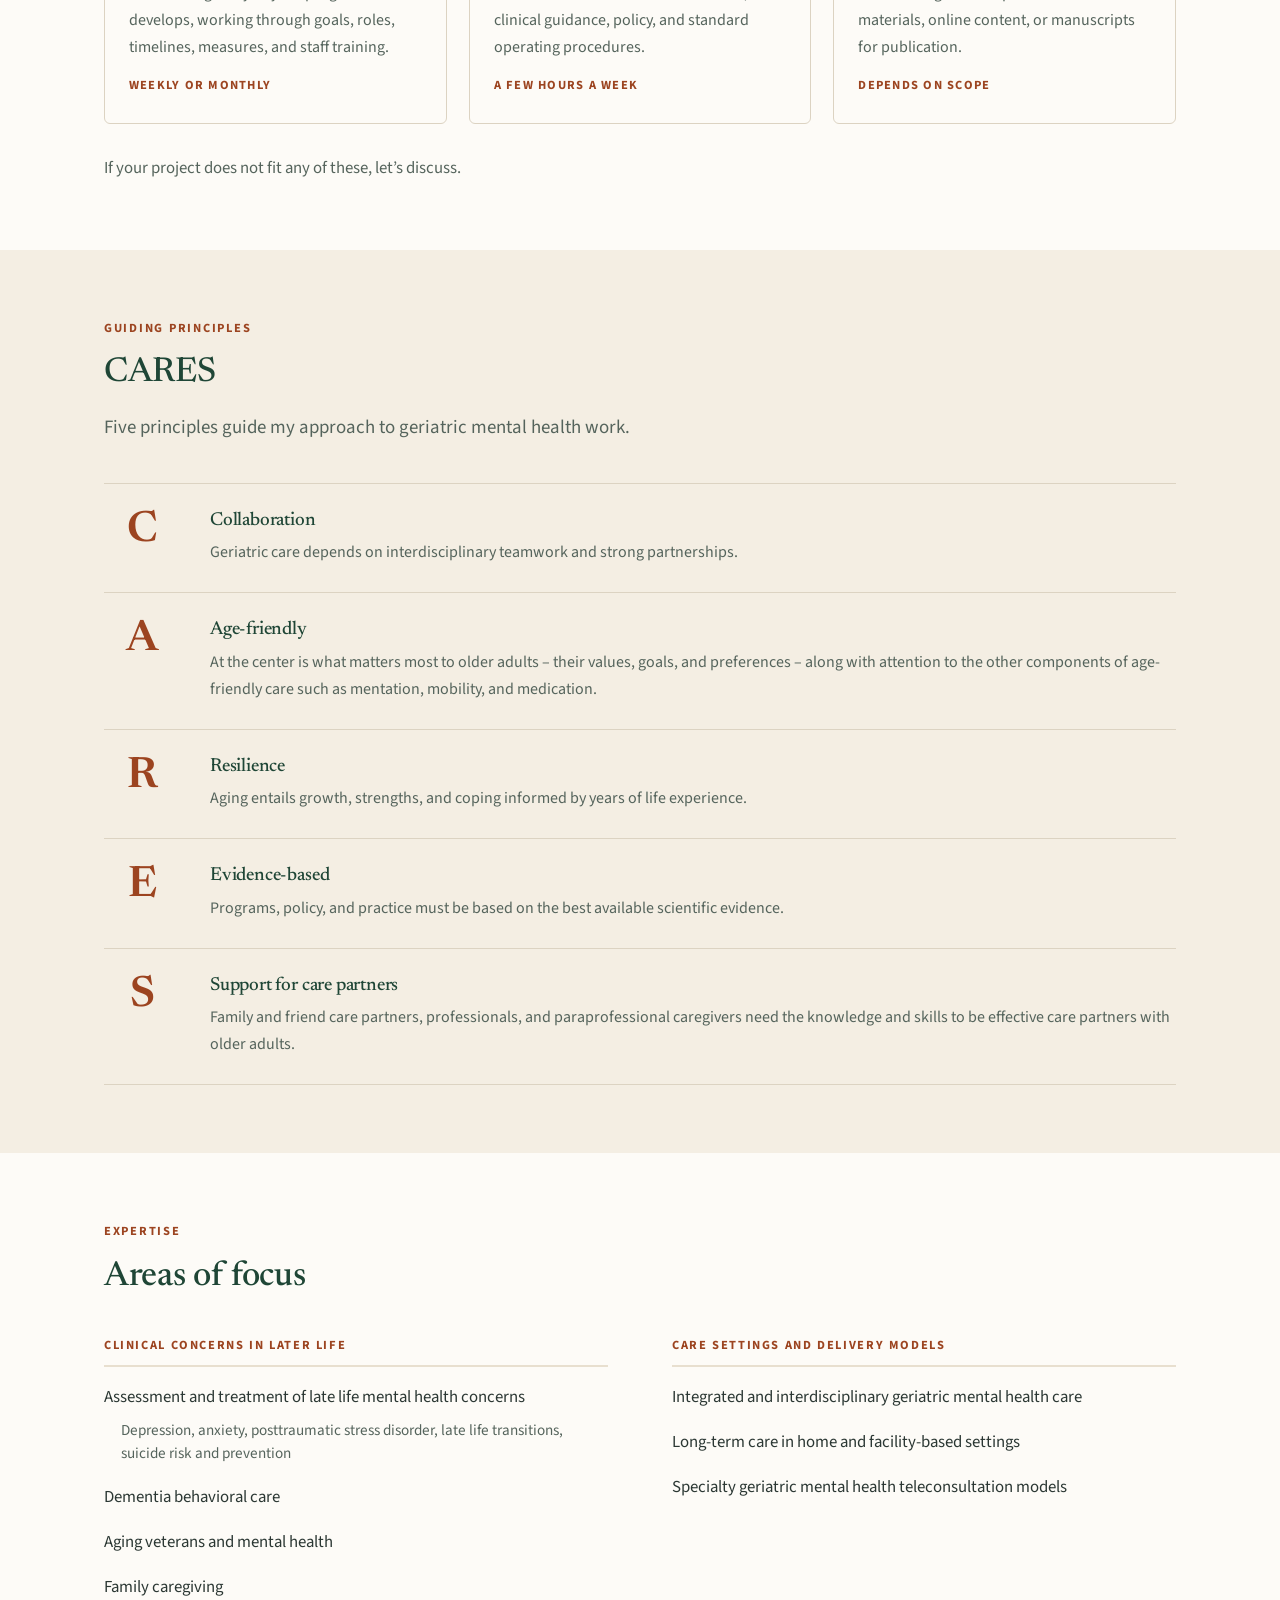
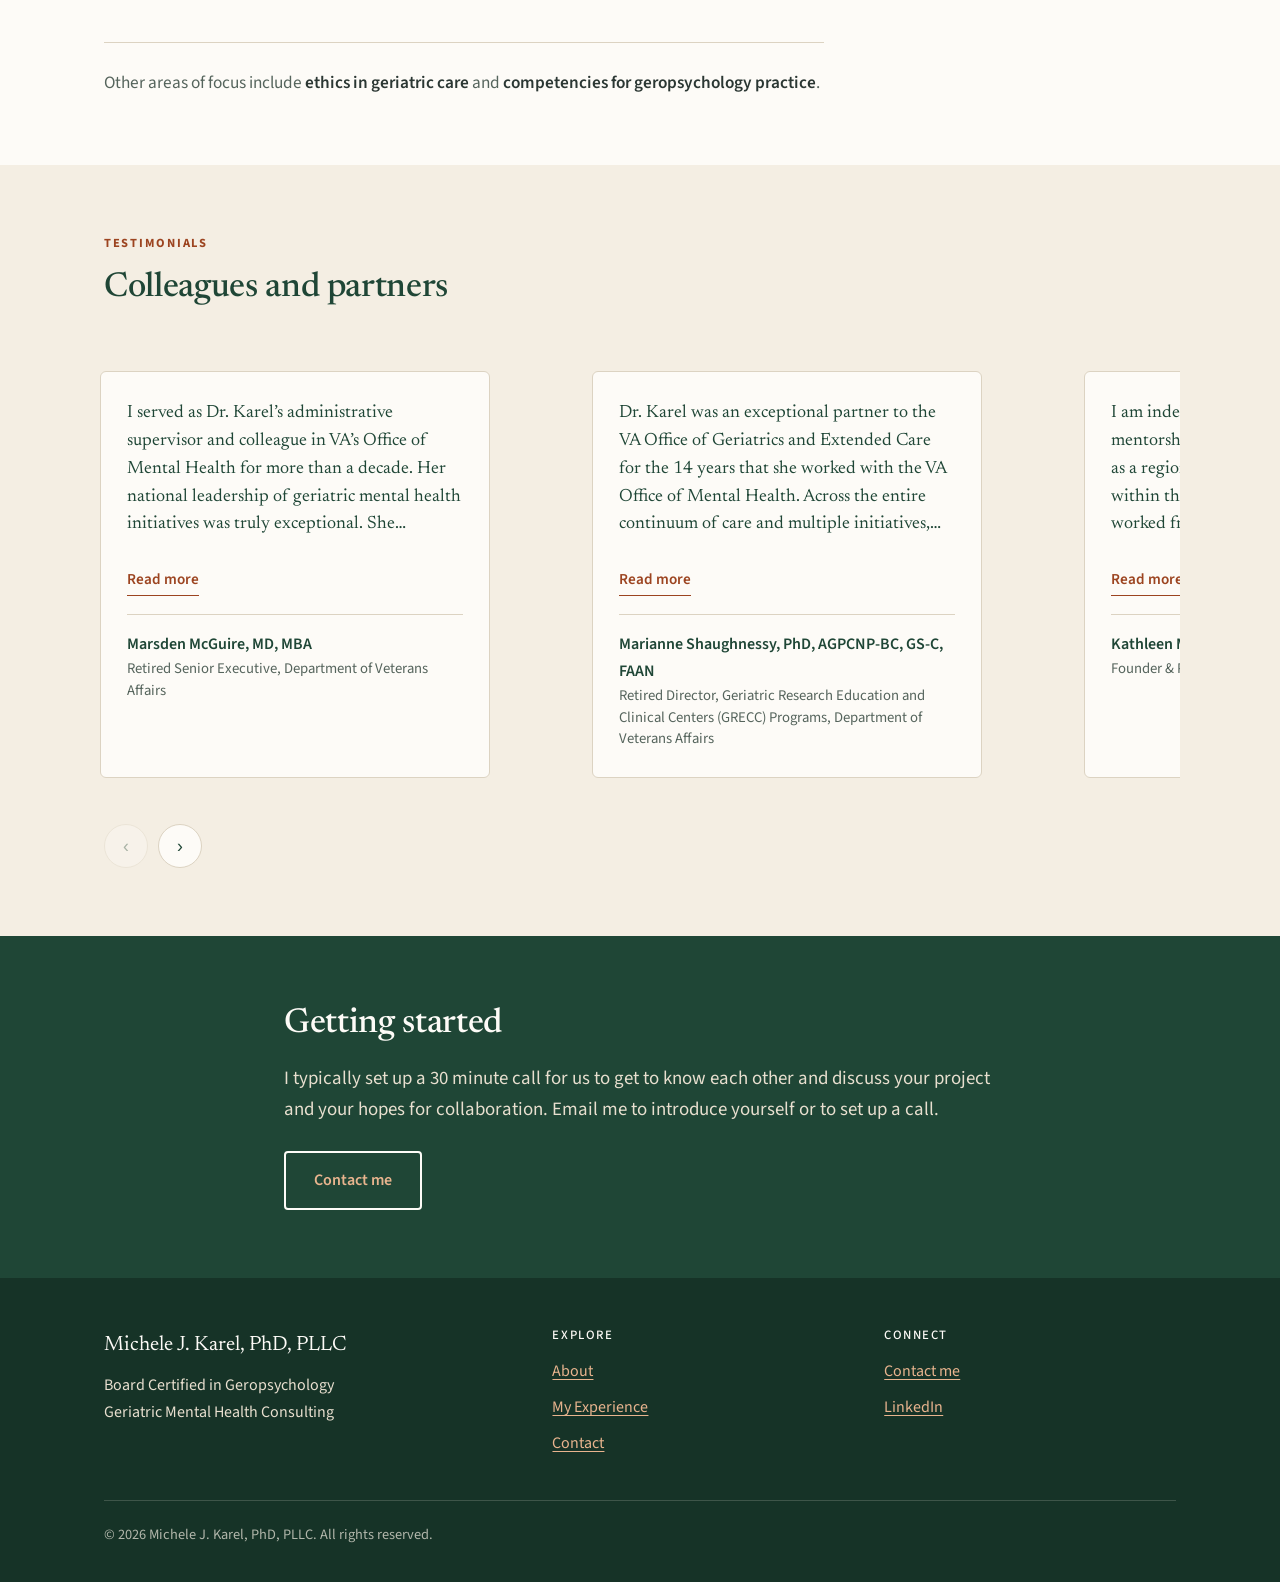
==== commit 5fe8de25: "Apply Michele's revisions to the "How I can help" cards Card 1: new body copy. Card 3: shorter title" ====
--- a/index.html
+++ b/index.html
@@ -67,7 +67,7 @@
       <div class="ways-grid">
         <div class="way">
           <h3>A brainstorming partner</h3>
-          <p>We talk through an early stage idea, a program that has stalled, or a problem you keep coming back to.</p>
+          <p>We talk through an idea you are considering or a challenge you are facing.</p>
           <p class="effort">One or more hours</p>
         </div>
         <div class="way">
@@ -76,8 +76,8 @@
           <p class="effort">Several hours</p>
         </div>
         <div class="way">
-          <h3>A needs assessment, program design and implementation partner</h3>
-          <p>We determine what is missing, then use evidence-based models to shape a program you can start and sustain.</p>
+          <h3>A program design and implementation partner</h3>
+          <p>We conduct a needs assessment and use evidence-based models to inform your program&rsquo;s development and sustainment.</p>
           <p class="effort">Varies by project</p>
         </div>
         <div class="way">
